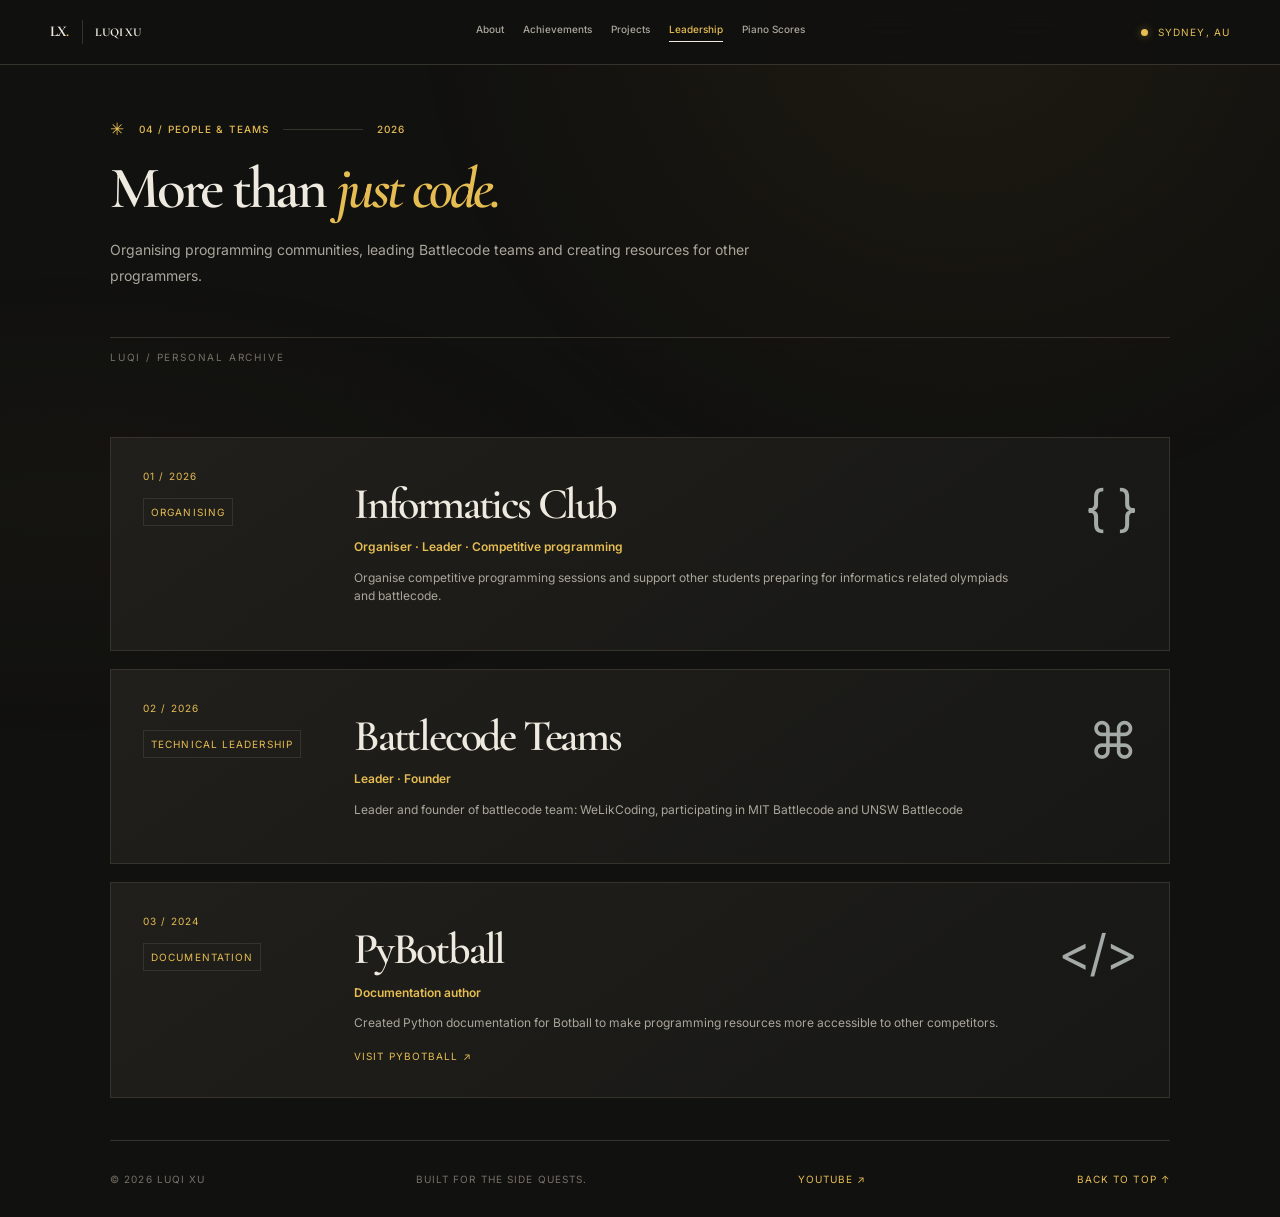
==== experience.html @ e3ed35d9 "finally updated this" ====
<!DOCTYPE html>
<html lang="en">
  <head>
    <meta charset="utf-8"/>
    <meta content="width=device-width,initial-scale=1" name="viewport"/>
    <meta content="#111110" name="theme-color"/>
    <meta content="Luqi Xu — competitive programming, software projects, leadership and piano arrangements." name="description"/>
    <title>Experience &amp; Leadership · Luqi Xu</title>
    <link href="styles/site.css" rel="stylesheet"/>
  </head>
  <body data-page="experience.html" id="top">
    <a class="skip-link" href="#main-content">Skip to content</a>
    <div aria-hidden="true" class="reading-progress"></div>
    <div class="noise"></div>
    <header class="nav">
      <a class="brand" href="index.html"><span class="brand-icon">LX<span>.</span></span><span>LUQI XU</span></a>
      <button aria-expanded="false" aria-label="Toggle navigation" class="menu">☰</button>
      <nav id="nav">
        <a class="" href="index.html">About</a>
        <a class="" href="glaze.html">Achievements</a>
        <a class="" href="projects.html">Projects</a>
        <a class="active" href="experience.html">Leadership</a>
        <a class="" href="publications.html">Piano Scores</a>
      </nav>
      <span aria-label="Based in Sydney, Australia" class="nav-status"><i></i> SYDNEY, AU</span>
    </header>
    <main id="main-content">
      <section class="page-hero container polish-reveal">
        <div class="eyebrow"><span class="cross">✳</span> 04 / PEOPLE &amp; TEAMS <span class="eyebrow-line"></span> 2026</div>
        <h1>More than <em>just code.</em></h1>
        <p class="lead">Organising programming communities, leading Battlecode teams and creating resources for other programmers.</p>
      </section>
      <section class="container section">
        <div class="experience-list">
          <article class="experience-card polish-reveal">
            <div class="exp-meta"><span>01 / 2026</span><span class="pill">ORGANISING</span></div>
            <div><h2>Informatics Club</h2><p class="exp-role">Organiser · Leader · Competitive programming</p><p>Organise competitive programming sessions and support other students preparing for informatics related olympiads and battlecode.</p></div>
            <span class="exp-glyph">{ }</span>
          </article>
          <article class="experience-card polish-reveal">
            <div class="exp-meta"><span>02 / 2026</span><span class="pill">TECHNICAL LEADERSHIP</span></div>
            <div><h2>Battlecode Teams</h2><p class="exp-role">Leader · Founder</p><p>Leader and founder of battlecode team: WeLikCoding, participating in MIT Battlecode and UNSW Battlecode</p></div>
            <span class="exp-glyph">⌘</span>
          </article>
          <article class="experience-card polish-reveal">
            <div class="exp-meta"><span>03 / 2024</span><span class="pill">DOCUMENTATION</span></div>
            <div><h2>PyBotball</h2><p class="exp-role">Documentation author</p><p>Created Python documentation for Botball to make programming resources more accessible to other competitors.</p><a class="text-link" href="https://pybotball.org" rel="noopener" target="_blank">VISIT PYBOTBALL ↗</a></div>
            <span class="exp-glyph">&lt;/&gt;</span>
          </article>
        </div>
      </section>
    </main>
    <footer class="footer container">
      <span>© 2026 LUQI XU</span>
      <span>BUILT FOR THE SIDE QUESTS.</span>
      <a href="https://www.youtube.com/@ILikCoding" rel="noopener noreferrer" target="_blank">YOUTUBE ↗</a>
      <a href="#top">BACK TO TOP ↑</a>
    </footer>
    <script src="assets/data.js"></script>
    <script src="assets/site.js"></script>
  </body>
</html>
---- styles/site.css ----
@import url('https://fonts.googleapis.com/css2?family=Cormorant+Garamond:ital,wght@0,500;0,600;1,500;1,600&family=Inter:wght@400;500;600;700&display=swap');
@import url('https://fonts.googleapis.com/css2?family=DM+Mono:wght@400;500&family=Space+Grotesk:wght@400;500;600;700&display=swap');
:root {
  --bg: #080c16;
  --panel: #101828;
  --line: #27354a;
  --text: #e9f1fb;
  --muted: #8e9db1;
  --blue: #7acbff;
  --lime: #c7fb75;
  --orange: #ffad74;
}
* {
  box-sizing: border-box;
}
html {
  scroll-behavior: smooth;
}
body {
  margin: 0;
  background: var(--bg);
  color: var(--text);
  font-family: 'Space Grotesk',sans-serif;
  line-height: 1.55;
}
body:before {
  content: '';
  position: fixed;
  inset: 0;
  pointer-events: none;
  background: linear-gradient(transparent 39px,#ffffff06 40px),linear-gradient(90deg,transparent 39px,#ffffff06 40px);
  background-size: 40px 40px;
  mask-image: linear-gradient(#0009,transparent 75%);
  z-index: -1;
}
.noise {
  position: fixed;
  inset: 0;
  pointer-events: none;
  background: radial-gradient(ellipse at 72% 8%,#244a6c4d,transparent 39%),radial-gradient(ellipse at 4% 58%,#153e5340,transparent 40%);
  z-index: -1;
}
a {
  color: inherit;
  text-decoration: none;
}
button, input {
  font: inherit;
}
.container {
  width: min(1180px,calc(100% - 64px));
  margin: auto;
}
.nav {
  height: 86px;
  display: flex;
  align-items: center;
  gap: 40px;
  padding: 0 max(32px,calc((100vw - 1180px)/2));
  border-bottom: 1px solid var(--line);
  background: #080c16d9;
  backdrop-filter: blur(18px);
  position: sticky;
  top: 0;
  z-index: 20;
}
.brand {
  display: flex;
  align-items: center;
  gap: 12px;
  font-weight: 700;
  letter-spacing: .12em;
  font-size: 13px;
  white-space: nowrap;
}
.brand-icon {
  border: 1px solid var(--blue);
  padding: 7px;
  color: var(--blue);
  font-size: 19px;
  letter-spacing: -.1em;
}
.brand-icon span {
  color: var(--lime);
}
.nav nav {
  display: flex;
  gap: 25px;
  margin: auto;
}
.nav nav a {
  font: 11px 'DM Mono',monospace;
  letter-spacing: .04em;
  color: var(--muted);
  transition: .2s;
}
.nav nav a:hover, .nav nav a.active {
  color: var(--lime);
}
.nav-status, .tiny, .eyebrow, .muted, .panel-top, .panel-bottom, .exp-meta, .placeholder, .results-bar, .footer, .text-link, .pill {
  font: 11px 'DM Mono',monospace;
  letter-spacing: .08em;
}
.nav-status {
  color: var(--muted);
  white-space: nowrap;
}
.nav-status i {
  display: inline-block;
  background: var(--lime);
  height: 7px;
  width: 7px;
  border-radius: 50%;
  margin-right: 6px;
  box-shadow: 0 0 12px var(--lime);
}
.menu {
  display: none;
  background: none;
  border: 1px solid var(--line);
  color: var(--text);
  padding: 6px 12px;
}
.page-hero {
  padding-top: 88px;
  padding-bottom: 60px;
}
.eyebrow {
  display: flex;
  align-items: center;
  gap: 14px;
  color: var(--lime);
  font-weight: 500;
}
.cross {
  font-size: 17px;
}
.eyebrow-line {
  height: 1px;
  width: 46px;
  background: var(--lime);
}
h1, h2, h3, p {
  margin-top: 0;
}
h1 {
  font-size: clamp(54px,8vw,110px);
  letter-spacing: -.08em;
  line-height: 1.01;
  max-width: 1040px;
  margin: 24px 0 27px;
  font-weight: 700;
}
h1 em, h2 em {
  font-style: normal;
  color: var(--blue);
}
.lead {
  font-size: clamp(16px,2vw,20px);
  color: var(--muted);
  max-width: 720px;
}
.section {
  padding: 72px 0;
}
.home-visual {
  display: grid;
  grid-template-columns: 1.5fr 1fr;
  gap: 20px;
}
.hero-panel, .side-card, .feature, .achievement, .project-card, .experience-card, .publication-card {
  background: linear-gradient(140deg,#152237,#0d1421);
  border: 1px solid var(--line);
  position: relative;
  overflow: hidden;
}
.hero-panel {
  min-height: 530px;
  display: flex;
  flex-direction: column;
  justify-content: space-between;
}
.panel-top, .panel-bottom {
  display: flex;
  justify-content: space-between;
  padding: 22px 25px;
  color: var(--muted);
  border-bottom: 1px solid var(--line);
}
.panel-top span:last-child {
  color: var(--lime);
}
.panel-bottom {
  border-top: 1px solid var(--line);
  border-bottom: 0;
}
.hero-orbit {
  position: relative;
  flex: 1;
  display: grid;
  place-items: center;
  overflow: hidden;
}
.orbit {
  position: absolute;
  border: 1px solid #45698777;
  border-radius: 50%;
  width: 280px;
  height: 280px;
}
.orbit-two {
  width: 430px;
  height: 430px;
  border-style: dashed;
  animation: rotate 70s linear infinite;
}
.orbit-one {
  box-shadow: 0 0 75px #3682af19;
}
.center-mark {
  font-size: 94px;
  font-weight: 700;
  letter-spacing: -.13em;
  color: var(--blue);
  text-shadow: 0 0 40px #70c7ff55;
}
.center-mark span {
  font-size: 30px;
  vertical-align: top;
  color: var(--lime);
}
.orbit-label {
  position: absolute;
  font: 10px 'DM Mono',monospace;
  letter-spacing: .09em;
  color: var(--muted);
  background: #0d1625;
  padding: 7px;
  border: 1px solid var(--line);
}
.orbit-label.a {
  top: 15%;
  left: 8%;
}
.orbit-label.b {
  right: 6%;
  top: 45%;
}
.orbit-label.c {
  bottom: 14%;
  left: 14%;
}
@keyframes rotate {
  to {
    transform: rotate(360deg);
  }
}
.hero-side {
  display: grid;
  grid-template-rows: 1fr 1fr;
  gap: 20px;
}
.side-card {
  padding: 32px;
}
.tiny {
  color: var(--lime);
}
.big-num {
  font-size: clamp(64px,7vw,104px);
  font-weight: 700;
  letter-spacing: -.09em;
  line-height: 1.1;
  margin: 18px 0;
  color: var(--blue);
}
.big-num span {
  font-size: 30px;
  color: var(--muted);
}
.side-card h3 {
  font-size: 20px;
  margin-bottom: 5px;
}
.side-card p {
  color: var(--muted);
}
.side-card a, .text-link {
  color: var(--lime);
  font-size: 11px;
}
.side-card.alt {
  background: linear-gradient(125deg,#20384a,#0d1725);
}
.side-card.alt h2 {
  font-size: 46px;
  line-height: 1.02;
  letter-spacing: -.07em;
  margin: 15px 0;
}
.side-card.alt h2 span {
  color: var(--lime);
}
.section-head {
  display: flex;
  justify-content: space-between;
  align-items: end;
  gap: 20px;
  margin-bottom: 30px;
}
.section-head h2, .bottom-cta h2 {
  font-size: clamp(35px,5vw,65px);
  letter-spacing: -.07em;
  line-height: 1.08;
  margin: 12px 0 0;
}
.feature-grid {
  display: grid;
  grid-template-columns: 1.25fr 1fr;
  gap: 18px;
}
.feature {
  min-height: 295px;
  padding: 25px;
  display: flex;
  flex-direction: column;
  transition: transform .2s,border-color .2s;
}
.feature:hover, .project-card:hover, .achievement:hover {
  transform: translateY(-4px);
  border-color: var(--blue);
}
.feature.large {
  grid-row: span 2;
}
.feature-art {
  flex: 1;
  display: grid;
  place-items: center;
  font-size: 96px;
  font-weight: 700;
  color: var(--blue);
  min-height: 145px;
}
.feature.large .feature-art {
  font-size: 220px;
  color: var(--lime);
}
.feature-art.code {
  font: 70px 'DM Mono',monospace;
  color: var(--orange);
}
.feature-art.robot {
  color: var(--lime);
}
.feature-bottom {
  border-top: 1px solid var(--line);
  padding-top: 18px;
  display: flex;
  justify-content: space-between;
  gap: 15px;
}
.feature-bottom h3 {
  font-size: 25px;
  letter-spacing: -.04em;
  margin: 0;
}
.feature-bottom p {
  color: var(--muted);
  font-size: 14px;
  margin: 4px 0 0;
}
.arrow {
  color: var(--lime);
  font-size: 24px;
}
.bottom-cta {
  border-top: 1px solid var(--line);
  padding-bottom: 110px;
}
.bottom-cta p {
  color: var(--muted);
  margin-top: 20px;
}
.cta-row {
  display: flex;
  gap: 12px;
  flex-wrap: wrap;
  margin-top: 30px;
}
.btn {
  padding: 15px 20px;
  background: var(--lime);
  color: #0b1220;
  font: 12px 'DM Mono',monospace;
  font-weight: 500;
}
.btn.secondary {
  background: transparent;
  border: 1px solid var(--line);
  color: var(--text);
}
.footer {
  padding: 32px 0;
  border-top: 1px solid var(--line);
  display: flex;
  justify-content: space-between;
  gap: 15px;
  color: var(--muted);
}
.footer a {
  color: var(--lime);
}
.toolbar {
  display: flex;
  align-items: center;
  justify-content: space-between;
  gap: 18px;
  flex-wrap: wrap;
}
.search-wrap {
  display: flex;
  align-items: center;
  gap: 12px;
  border: 1px solid var(--line);
  padding: 12px 16px;
  flex: 1;
  max-width: 440px;
  background: #0e1625;
}
.search-wrap span {
  font-size: 25px;
  color: var(--blue);
}
input {
  background: transparent;
  border: 0;
  outline: 0;
  color: var(--text);
  width: 100%;
  min-width: 0;
}
.filters {
  display: flex;
  gap: 7px;
  flex-wrap: wrap;
}
.filters button {
  background: #0d1725;
  color: var(--muted);
  border: 1px solid var(--line);
  padding: 10px 15px;
  font: 11px 'DM Mono',monospace;
  cursor: pointer;
}
.filters button.active, .filters button:hover {
  border-color: var(--lime);
  color: var(--lime);
}
.results-bar {
  display: flex;
  justify-content: space-between;
  color: var(--muted);
  margin: 26px 0 16px;
}
.achievement-grid {
  display: grid;
  grid-template-columns: repeat(3,1fr);
  gap: 14px;
}
.achievement {
  padding: 24px;
  min-height: 208px;
  display: flex;
  flex-direction: column;
  transition: .2s;
}
.achievement .year, .project-card .year {
  font: 11px 'DM Mono',monospace;
  color: var(--lime);
}
.achievement h3 {
  font-size: 22px;
  letter-spacing: -.04em;
  margin: 20px 0 6px;
}
.achievement .award {
  color: var(--blue);
  font-size: 14px;
  font-weight: 600;
}
.achievement .description {
  color: var(--muted);
  font-size: 13px;
  margin-top: 12px;
  flex: 1;
}
.achievement .linkout {
  color: var(--lime);
  font: 11px 'DM Mono',monospace;
  margin-top: 12px;
}
.project-grid {
  display: grid;
  grid-template-columns: repeat(2,1fr);
  gap: 18px;
}
.project-card {
  min-height: 310px;
  padding: 26px;
  display: flex;
  flex-direction: column;
  transition: .2s;
}
.project-card .art {
  font-size: 85px;
  flex: 1;
  display: grid;
  place-items: center;
  color: var(--blue);
  background: radial-gradient(circle,#2d60734a,transparent 65%);
  margin: 12px 0;
}
.project-card h3 {
  font-size: 30px;
  letter-spacing: -.05em;
  margin: 0;
}
.project-card p {
  color: var(--muted);
  font-size: 14px;
  margin: 8px 0 0;
}
.project-card .bottom {
  display: flex;
  justify-content: space-between;
  align-items: end;
  border-top: 1px solid var(--line);
  padding-top: 17px;
}
.project-card .source {
  color: var(--lime);
  font: 11px 'DM Mono',monospace;
}
.experience-list {
  display: grid;
  gap: 18px;
}
.experience-card {
  padding: 32px;
  display: grid;
  grid-template-columns: 185px 1fr 85px;
  gap: 26px;
  align-items: start;
}
.exp-meta {
  color: var(--lime);
  display: flex;
  flex-direction: column;
  gap: 16px;
}
.pill {
  display: inline-block;
  color: var(--blue);
  border: 1px solid var(--line);
  padding: 7px;
  align-self: start;
}
.experience-card h2 {
  font-size: 35px;
  letter-spacing: -.05em;
  margin: 0;
}
.exp-role {
  color: var(--blue)!important;
  font-weight: 600;
}
.experience-card p {
  color: var(--muted);
  max-width: 680px;
}
.exp-glyph {
  font-size: 50px;
  color: #4d7a91;
  text-align: right;
}
.publication-grid {
  display: grid;
  grid-template-columns: repeat(2,1fr);
  gap: 18px;
}
.publication-card {
  padding: 30px;
  min-height: 310px;
  display: flex;
  flex-direction: column;
}
.pub-icon, .music-lines {
  font-size: 75px;
  color: var(--blue);
  margin: 20px 0;
}
.music-lines {
  color: var(--lime);
  letter-spacing: .12em;
}
.music-lines span {
  color: var(--blue);
}
.publication-card h3 {
  font-size: 27px;
  letter-spacing: -.04em;
  margin: 0;
}
.publication-card p {
  color: var(--muted);
  font-size: 14px;
  margin: 10px 0 25px;
}
.placeholder {
  margin-top: auto;
  color: var(--orange);
}
.second-head {
  margin-top: 90px;
}
.legal-note {
  font-size: 12px;
  color: var(--muted);
  margin-top: 25px;
}
@media(max-width:950px) {
  .nav {
    gap: 16px;
    padding: 0 22px;
  }
  .nav nav {
    gap: 13px;
  }
  .nav-status {
    display: none;
  }
  .home-visual {
    grid-template-columns: 1fr;
  }
  .hero-side {
    grid-template-columns: 1fr 1fr;
    grid-template-rows: auto;
  }
  .achievement-grid {
    grid-template-columns: repeat(2,1fr);
  }
}
@media(max-width:650px) {
  .container {
    width: calc(100% - 36px);
  }
  .nav {
    height: 70px;
    justify-content: space-between;
  }
  .menu {
    display: block;
  }
  .nav nav {
    display: none;
    position: absolute;
    top: 70px;
    left: 0;
    right: 0;
    padding: 24px;
    background: #101828;
    border-bottom: 1px solid var(--line);
    flex-direction: column;
  }
  .nav nav.open {
    display: flex;
  }
  .nav nav a {
    font-size: 13px;
    padding: 8px;
  }
  .page-hero {
    padding-top: 62px;
    padding-bottom: 35px;
  }
  h1 {
    font-size: clamp(47px,13vw,76px);
  }
  .hero-panel {
    min-height: 390px;
  }
  .orbit-two {
    width: 300px;
    height: 300px;
  }
  .orbit-one {
    width: 210px;
    height: 210px;
  }
  .center-mark {
    font-size: 70px;
  }
  .hero-side, .feature-grid, .achievement-grid, .project-grid, .publication-grid {
    grid-template-columns: 1fr;
  }
  .feature.large {
    grid-row: auto;
  }
  .feature.large .feature-art {
    font-size: 135px;
  }
  .experience-card {
    grid-template-columns: 1fr;
    gap: 15px;
  }
  .exp-meta {
    flex-direction: row;
    align-items: center;
  }
  .exp-glyph {
    display: none;
  }
  .section {
    padding: 48px 0;
  }
  .section-head {
    align-items: start;
    flex-direction: column;
  }
  .footer {
    flex-wrap: wrap;
    font-size: 10px;
  }
  .side-card.alt h2 {
    font-size: 36px;
  }
}
@media(prefers-reduced-motion:reduce) {
  *, *:before, *:after {
    animation: none!important;
    scroll-behavior: auto!important;
    transition: none!important;
  }
}
/* EDITORIAL REWORK — intentionally retains the original site's light, serif identity. */
@import url('https://fonts.googleapis.com/css2?family=Cormorant+Garamond:ital,wght@0,500;0,600;0,700;1,500;1,600&family=Inter:wght@400;500;600;700&display=swap');
:root {
  --bg: #f8f7f4;
  --panel: #fff;
  --line: #dedbd4;
  --text: #262827;
  --muted: #72736f;
  --blue: #4b6982;
  --lime: #9b775e;
  --orange: #ad775b;
}
body {
  font-family: Inter,sans-serif;
  background: var(--bg);
  color: var(--text);
  line-height: 1.7;
}
body:before {
  background: none;
}
.noise {
  background: radial-gradient(ellipse at 80% 0%,#e6e9e7aa,transparent 38%);
  opacity: .7;
}
.nav {
  background: #f8f7f4ed;
  box-shadow: none;
  border-bottom: 1px solid var(--line);
  height: 78px;
}
.brand {
  font-family: 'Cormorant Garamond',serif;
  font-size: 23px;
  letter-spacing: -.025em;
  font-weight: 700;
}
.brand-icon {
  border: 0;
  border-right: 1px solid var(--line);
  padding: 0 15px 0 0;
  color: var(--text);
  font-size: 25px;
  letter-spacing: -.08em;
}
.brand-icon span {
  color: var(--blue);
}
.nav nav a {
  font: 500 12px Inter,sans-serif;
  letter-spacing: 0;
  color: var(--muted);
}
.nav nav a:hover, .nav nav a.active {
  color: var(--text);
  border-bottom: 1px solid var(--text);
  padding-bottom: 6px;
}
.nav-status i {
  background: var(--blue);
  box-shadow: none;
}
.page-hero {
  padding-top: 94px;
  padding-bottom: 44px;
}
.eyebrow, .tiny, .nav-status, .panel-top, .panel-bottom, .exp-meta, .placeholder, .results-bar, .footer, .text-link, .pill {
  font-family: Inter,sans-serif;
  letter-spacing: .11em;
  font-size: 10px;
  text-transform: uppercase;
  color: var(--blue);
}
.eyebrow-line {
  background: var(--line);
  width: 80px;
}
.cross {
  color: var(--blue);
}
h1, h2, h3 {
  font-family: 'Cormorant Garamond',Georgia,serif;
  letter-spacing: -.035em;
  font-weight: 600;
}
h1 {
  font-size: clamp(70px,9vw,134px);
  letter-spacing: -.055em;
  line-height: .95;
  max-width: 950px;
}
h1 em, h2 em {
  font-style: italic;
  color: var(--blue);
}
.lead {
  font-size: 17px;
  line-height: 1.85;
  color: #5b5d59;
  max-width: 680px;
}
.hero-panel, .side-card, .feature, .achievement, .project-card, .experience-card, .publication-card {
  background: #fff;
  border: 1px solid var(--line);
  box-shadow: 0 6px 24px #27272704;
  overflow: hidden;
}
.hero-panel {
  min-height: 470px;
  background: #f0eee9;
}
.panel-top, .panel-bottom {
  color: var(--muted);
}
.panel-top span:last-child {
  color: var(--blue);
}
.hero-orbit {
  background: radial-gradient(circle at 50% 48%,#fdfcf8 0,#f0eee9 62%);
}
.orbit {
  border: 1px solid #c7c8c1;
}
.orbit-two {
  border: 1px dashed #c7c8c1;
  animation: rotate 120s linear infinite;
}
.orbit-one {
  box-shadow: none;
}
.center-mark {
  font-family: 'Cormorant Garamond',serif;
  color: #394b5c;
  font-size: 125px;
  font-weight: 500;
  text-shadow: none;
}
.center-mark span {
  color: #9b775e;
}
.orbit-label {
  background: #f8f7f4;
  color: #656b68;
  border-color: var(--line);
}
.big-num {
  font-family: 'Cormorant Garamond',serif;
  font-size: 118px;
  color: var(--text);
  font-weight: 600;
  letter-spacing: -.06em;
}
.big-num span {
  font: 24px Inter,sans-serif;
  color: var(--muted);
}
.side-card {
  padding: 36px;
}
.side-card h3 {
  font-size: 29px;
}
.side-card p, .feature-bottom p, .project-card p, .experience-card p, .publication-card p {
  color: var(--muted);
}
.side-card a, .text-link {
  color: var(--blue);
}
.side-card.alt {
  background: #e9eae7;
}
.side-card.alt h2 {
  font-size: 62px;
  letter-spacing: -.045em;
}
.side-card.alt h2 span {
  color: var(--blue);
  font-style: italic;
}
.section-head h2, .bottom-cta h2 {
  font-size: clamp(48px,6vw,78px);
  letter-spacing: -.04em;
}
.feature {
  min-height: 290px;
}
.feature:hover, .project-card:hover, .achievement:hover {
  transform: translateY(-3px);
  border-color: #8c9c9e;
  box-shadow: 0 14px 35px #22222210;
}
.feature-art {
  color: #7d8f95;
}
.feature.large .feature-art {
  color: #a18b79;
}
.feature-art.code {
  color: #a18b79;
}
.feature-art.robot {
  color: #7d8f95;
}
.feature-bottom h3 {
  font-size: 34px;
}
.arrow, .footer a {
  color: var(--blue);
}
.btn {
  background: #3d5565;
  color: white;
  font: 500 12px Inter,sans-serif;
  letter-spacing: .02em;
  border-radius: 2px;
}
.btn.secondary {
  color: var(--text);
  background: transparent;
}
.bottom-cta {
  padding-top: 85px;
}
.search-wrap {
  background: #fff;
}
.search-wrap span {
  color: var(--blue);
}
input {
  color: var(--text);
}
.filters button {
  background: transparent;
  color: var(--muted);
  font-family: Inter,sans-serif;
}
.filters button.active, .filters button:hover {
  color: var(--text);
  border-color: var(--text);
  background: #fff;
}
.achievement .year, .project-card .year {
  font-family: Inter,sans-serif;
  color: var(--blue);
}
.achievement h3 {
  font-size: 30px;
  line-height: 1.1;
}
.achievement .award {
  color: #7b624f;
}
.achievement .linkout, .project-card .source {
  color: var(--blue);
}
.project-card h3 {
  font-size: 42px;
}
.project-card .art {
  color: #82949a;
  background: radial-gradient(circle,#e9ece9,transparent 65%);
}
.experience-card h2 {
  font-size: 44px;
}
.exp-role {
  color: #7b624f!important;
}
.exp-glyph {
  color: #a4aaa7;
}
.pill {
  color: var(--blue);
}
.publication-card h3 {
  font-size: 36px;
}
.pub-icon, .music-lines {
  color: #6c8690;
}
.music-lines span {
  color: #aa927c;
}
.placeholder {
  color: #a57e67;
}
.footer {
  color: var(--muted);
}
.menu {
  color: var(--text);
}
/* Small personal details, not a generic event-landing-page aesthetic. */
.page-hero:after {
  content: 'LUQI / PERSONAL ARCHIVE';
  display: block;
  margin-top: 48px;
  border-top: 1px solid var(--line);
  padding-top: 13px;
  color: #9a9a94;
  font: 10px Inter,sans-serif;
  letter-spacing: .18em;
}
.hero-panel:after {
  content: '✳';
  position: absolute;
  right: 25px;
  top: 56px;
  font: italic 36px 'Cormorant Garamond',serif;
  color: #a3a9a5;
}
.feature.large {
  background: #f0eee9;
}
.feature:nth-child(2) {
  background: #f5f4f0;
}
.feature:nth-child(3) {
  background: #e9ece9;
}
@media(max-width:650px) {
  .nav nav {
    background: #f8f7f4;
  }
  .center-mark {
    font-size: 90px;
  }
  .big-num {
    font-size: 88px;
  }
  .side-card.alt h2 {
    font-size: 47px;
  }
  .page-hero:after {
    margin-top: 32px;
  }
}
/* V3: original editorial direction, ChatGPT yellow accent, compact type */
:root {
  --bg: #faf9f5;
  --panel: #fffdf7;
  --line: #e5dfd1;
  --text: #292820;
  --muted: #68675e;
  --blue: #a77b06;
  --lime: #d4a72c;
  --orange: #ba8622;
  --accent: #e5b73b;
  --accent-soft: #fff2bd;
}
body {
  background: var(--bg);
  color: var(--text);
  font-family: 'Inter',system-ui,sans-serif;
  font-size: 13px;
  line-height: 1.55;
}
body:before {
  background: linear-gradient(transparent 43px,#a77b0610 44px),linear-gradient(90deg,transparent 43px,#a77b0610 44px);
  background-size: 44px 44px;
  mask-image: linear-gradient(#0005,transparent 78%);
}
.noise {
  background: radial-gradient(ellipse at 75% 0%,#f4d87b3d,transparent 42%),radial-gradient(ellipse at 5% 56%,#f8edc63b,transparent 38%);
}
.nav {
  height: 65px;
  background: #faf9f5e9;
  border-color: var(--line);
  gap: 25px;
}
.brand {
  font-size: 12px;
}
.brand-icon {
  font-size: 15px;
  border-color: var(--accent);
  color: var(--text);
}
.brand-icon span {
  color: var(--blue);
}
.nav nav {
  gap: 19px;
}
.nav nav a {
  font-size: 10px;
}
.nav nav a:hover, .nav nav a.active {
  color: #a77b06;
}
.nav-status i {
  background: var(--accent);
  box-shadow: 0 0 8px #e5b73b77;
}
.container {
  width: min(1060px,calc(100% - 48px));
}
.page-hero {
  padding-top: 54px;
  padding-bottom: 32px;
}
.eyebrow, .tiny {
  color: #9b740d;
}
h1 {
  font-size: clamp(35px,5vw,59px);
  line-height: 1.09;
  letter-spacing: -.055em;
  max-width: 820px;
  margin: 17px 0 17px;
  font-family: 'Cormorant Garamond',Georgia,serif;
  font-weight: 600;
}
h1 em, h2 em {
  color: #ae7d06;
  font-style: italic;
}
.lead {
  font-size: 14px;
  max-width: 660px;
}
.section {
  padding: 42px 0;
}
.section-head h2, .bottom-cta h2 {
  font-size: clamp(27px,3.7vw,42px);
  letter-spacing: -.045em;
  font-family: 'Cormorant Garamond',Georgia,serif;
}
.hero-panel, .side-card, .feature, .achievement, .project-card, .experience-card, .publication-card {
  background: linear-gradient(140deg,#fffefb,#faf6e9);
  border-color: var(--line);
  box-shadow: 0 3px 16px #5b441006;
}
.hero-panel {
  min-height: 370px;
}
.panel-top, .panel-bottom {
  padding: 14px 18px;
}
.orbit {
  border-color: #c8aa5b77;
  width: 190px;
  height: 190px;
}
.orbit-two {
  width: 310px;
  height: 310px;
}
.center-mark {
  font-size: 62px;
  color: #a77b06;
  text-shadow: none;
}
.center-mark span {
  color: #d4a72c;
}
.orbit-label {
  background: #fffdf5;
  color: #777064;
  font-size: 9px;
}
.side-card {
  padding: 22px;
}
.big-num {
  font-size: clamp(46px,5vw,68px);
  color: #b08210;
  margin: 10px 0;
}
.big-num span {
  font-size: 19px;
}
.side-card h3 {
  font-size: 16px;
}
.side-card p {
  font-size: 12px;
}
.side-card.alt {
  background: linear-gradient(125deg,#fff5d5,#fffdf5);
}
.side-card.alt h2 {
  font-size: 32px;
}
.side-card.alt h2 span, .arrow, .side-card a, .text-link {
  color: #a77b06;
}
.feature {
  min-height: 220px;
  padding: 18px;
}
.feature-art {
  min-height: 100px;
  font-size: 66px;
  color: #ae850e;
}
.feature.large .feature-art {
  font-size: 130px;
  color: #b9921b;
}
.feature-art.code {
  font-size: 45px;
  color: #a77b06;
}
.feature-art.robot {
  color: #c19721;
}
.feature-bottom h3 {
  font-size: 19px;
}
.feature-bottom p {
  font-size: 12px;
}
.feature:hover, .project-card:hover, .achievement:hover {
  border-color: #c59b31;
}
.footer {
  color: #777066;
}
.nav-status, .tiny, .eyebrow, .muted, .panel-top, .panel-bottom, .exp-meta, .placeholder, .results-bar, .footer, .text-link, .pill {
  font-size: 10px;
}
.achievement h3, .project-card h3, .experience-card h3, .publication-card h3 {
  font-size: 17px;
}
.achievement p, .project-card p, .experience-card p, .publication-card p {
  font-size: 12px;
}
.btn {
  font-size: 10px;
}
.achievement .award {
  color: #946e07;
}
.toolbar input {
  background: #fffdf8;
  color: var(--text);
  border-color: var(--line);
}
.filters button {
  color: var(--muted);
  border-color: var(--line);
}
.filters button.active {
  background: var(--accent-soft);
  color: #70510b;
  border-color: #d4a72c;
}
/* Front-loaded highlights and a small editorial achievement strip */
.spotlight {
  padding: 20px 0 12px;
}
.spotlight-head {
  display: flex;
  justify-content: space-between;
  align-items: baseline;
  gap: 12px;
  margin-bottom: 14px;
}
.spotlight-head h2 {
  font: 600 clamp(25px,3vw,35px) 'Cormorant Garamond',Georgia,serif;
  letter-spacing: -.04em;
  margin: 0;
}
.spotlight-grid {
  display: grid;
  grid-template-columns: repeat(3,minmax(0,1fr));
  gap: 12px;
}
.spotlight-card {
  border: 1px solid var(--line);
  background: #fffdf8;
  padding: 19px;
  display: flex;
  flex-direction: column;
  min-height: 156px;
  transition: transform .2s,border-color .2s;
}
.spotlight-card:hover {
  transform: translateY(-3px);
  border-color: #c79b28;
}
.spotlight-card .label {
  font: 10px 'DM Mono',monospace;
  letter-spacing: .07em;
  color: #957015;
}
.spotlight-card strong {
  font: 600 21px 'Cormorant Garamond',Georgia,serif;
  line-height: 1.15;
  margin: 12px 0 5px;
}
.spotlight-card p {
  font-size: 12px;
  color: var(--muted);
  margin: 0;
}
.spotlight-card .spot-foot {
  margin-top: auto;
  padding-top: 12px;
  font: 10px 'DM Mono',monospace;
  color: #9d7615;
}
.featured-achievements {
  margin-bottom: 25px;
}
.featured-achievements h2 {
  font: 600 30px 'Cormorant Garamond',Georgia,serif;
  margin: 0 0 12px;
}
.achievement-grid {
  align-items: stretch;
}
.achievement .year, .project-card .year {
  color: #9b740d;
}
@media(max-width:750px) {
  .spotlight-grid {
    grid-template-columns: 1fr;
  }
  .spotlight-card {
    min-height: 125px;
  }
  .page-hero {
    padding-top: 34px;
  }
  .container {
    width: calc(100% - 32px);
  }
  .hero-panel {
    min-height: 280px;
  }
  .nav {
    height: 60px;
  }
  .section {
    padding: 32px 0;
  }
}
@media(prefers-reduced-motion:reduce) {
  *, *:before, *:after {
    animation-duration: .01ms!important;
    transition-duration: .01ms!important;
    scroll-behavior: auto!important;
  }
}
/* V4 — midnight editorial, ChatGPT yellow, restored five-across timeline */
:root {
  --bg: #111110;
  --panel: #191917;
  --line: #35332b;
  --text: #eeeae0;
  --muted: #aaa69b;
  --blue: #e6bd52;
  --lime: #f0c75e;
  --orange: #dbab40;
  --accent: #e6bd52;
  --accent-soft: #38301d;
}
body {
  background: var(--bg);
  color: var(--text);
  font-size: 13px;
}
body:before {
  background: linear-gradient(transparent 43px,#f0c75e07 44px),linear-gradient(90deg,transparent 43px,#f0c75e07 44px);
  background-size: 44px 44px;
}
.noise {
  background: radial-gradient(ellipse at 75% 0%,#c79c2419,transparent 42%),radial-gradient(ellipse at 5% 56%,#e2b74209,transparent 38%);
}
.nav {
  background: #111110eb;
  border-color: var(--line);
}
.nav nav a {
  color: var(--muted);
}
.nav nav a:hover, .nav nav a.active, .brand-icon span, .eyebrow, .tiny, .cross {
  color: var(--accent);
}
.brand-icon {
  color: var(--text);
  border-color: var(--line);
}
.nav-status i {
  background: var(--accent);
}
h1 em, h2 em {
  color: var(--accent);
}
.lead, .side-card p, .feature-bottom p, .project-card p, .experience-card p, .publication-card p {
  color: var(--muted);
}
.page-hero:after {
  color: #777166;
}
.eyebrow-line {
  background: var(--line);
}
.hero-panel, .side-card, .feature, .achievement, .project-card, .experience-card, .publication-card {
  background: linear-gradient(145deg,#201f1b,#171715);
  border-color: var(--line);
  box-shadow: none;
}
.hero-panel {
  background: #1c1b18;
}
.hero-orbit {
  background: radial-gradient(circle,#2e281a 0,#1c1b18 65%);
}
.orbit {
  border-color: #8a733d55;
}
.center-mark {
  color: var(--accent);
}
.center-mark span, .panel-top span:last-child {
  color: #f2d27b;
}
.orbit-label {
  background: #222019;
  color: var(--muted);
  border-color: var(--line);
}
.big-num {
  color: var(--accent);
}
.side-card.alt, .feature.large, .feature:nth-child(2), .feature:nth-child(3) {
  background: #211f19;
}
.side-card.alt h2 span, .arrow, .side-card a, .text-link, .footer a {
  color: var(--accent);
}
.feature-art, .feature.large .feature-art, .feature-art.robot, .feature-art.code, .pub-icon, .music-lines {
  color: var(--accent);
}
.feature:hover, .project-card:hover {
  border-color: var(--accent);
}
.btn {
  background: var(--accent);
  color: #17150f;
}
.btn.secondary {
  background: transparent;
  color: var(--text);
}
.search-wrap, .toolbar input {
  background: #1c1b18;
  color: var(--text);
  border-color: var(--line);
}
input {
  color: var(--text);
}
.filters button {
  background: #1c1b18;
  color: var(--muted);
  border-color: var(--line);
}
.filters button.active, .filters button:hover {
  background: #37301d;
  color: #f3d784;
  border-color: var(--accent);
}
.project-card .year, .achievement .year, .exp-meta, .exp-role, .pill, .placeholder, .project-card .source {
  color: var(--accent)!important;
}
.spotlight-card {
  background: #1b1a17;
  border-color: var(--line);
}
.spotlight-card .label, .spotlight-card .spot-foot, .spotlight-card strong {
  color: var(--accent);
}
.spotlight-card:hover {
  border-color: var(--accent);
}
.footer {
  border-color: var(--line);
}
.menu {
  color: var(--text);
}
/* Original timeline DNA: five cards per row, year labels, shared rule, connectors and dots. */
.achievement-timeline {
  display: flex;
  flex-direction: column;
  gap: 35px;
  padding: 12px 0 65px;
}
.timeline-row {
  --count: 5;
  position: relative;
  padding: 0 0 29px;
}
.timeline-row-head {
  display: flex;
  align-items: center;
  gap: 12px;
  margin: 0 0 16px;
  color: var(--accent);
  font: 500 10px Inter,sans-serif;
  letter-spacing: .12em;
}
.timeline-row-head:after {
  content: '';
  height: 1px;
  background: var(--line);
  flex: 1;
}
.timeline-cards {
  display: grid;
  grid-template-columns: repeat(var(--count),minmax(0,1fr));
  gap: 12px;
}
.timeline-entry {
  min-width: 0;
  position: relative;
  padding-bottom: 25px;
  opacity: 0;
  transform: translateY(22px);
  transition: opacity .65s ease,transform .7s cubic-bezier(.2,.8,.2,1);
  transition-delay: var(--delay,0ms);
}
.timeline-entry.is-visible {
  opacity: 1;
  transform: translateY(0);
}
.timeline-entry:after {
  content: '';
  position: absolute;
  bottom: -5px;
  left: 50%;
  width: 1px;
  height: 28px;
  background: var(--accent);
  transform: scaleY(0);
  transform-origin: bottom;
  opacity: .7;
  transition: transform .45s ease .3s;
}
.timeline-entry.is-visible:after {
  transform: scaleY(1);
}
.timeline-year {
  display: block;
  font: 500 10px Inter,sans-serif;
  color: var(--accent);
  letter-spacing: .08em;
  margin-bottom: 9px;
}
.timeline-card {
  display: flex;
  flex-direction: column;
  min-height: 172px;
  height: 100%;
  padding: 15px 14px 12px;
  border: 1px solid var(--line);
  border-radius: 3px;
  background: linear-gradient(145deg,#211f19,#181817);
  position: relative;
  overflow: hidden;
  transition: border-color .28s,transform .32s,box-shadow .32s;
}
.timeline-card:before {
  content: '';
  position: absolute;
  top: 0;
  left: 0;
  right: 100%;
  height: 2px;
  background: var(--accent);
  transition: right .35s;
}
.timeline-card:hover, .timeline-card:focus-visible {
  border-color: #b99646;
  transform: translateY(-6px);
  box-shadow: 0 12px 35px #0005;
}
.timeline-card:hover:before, .timeline-card:focus-visible:before {
  right: 0;
}
.timeline-card h3 {
  font: 600 17px/1.15 'Cormorant Garamond',Georgia,serif;
  margin: 0 0 10px;
  color: var(--text);
}
.timeline-card .award {
  font: 600 11px/1.5 Inter,sans-serif;
  color: var(--accent);
}
.timeline-card .description {
  font: 11px/1.55 Inter,sans-serif;
  color: var(--muted);
  margin: 9px 0 0;
  flex: 1;
}
.timeline-card .linkout {
  font: 9px Inter,sans-serif;
  letter-spacing: .07em;
  color: #c5ae79;
  margin-top: 13px;
}
.timeline-rule {
  position: absolute;
  bottom: 0;
  left: 0;
  right: 0;
  height: 2px;
  background: var(--line);
  transform: scaleX(0);
  transform-origin: left;
  transition: transform 1.1s cubic-bezier(.22,1,.36,1);
}
.timeline-row.is-visible .timeline-rule {
  transform: scaleX(1);
}
.timeline-node {
  position: absolute;
  bottom: -5px;
  left: 50%;
  width: 12px;
  height: 12px;
  border-radius: 50%;
  background: #1a1915;
  border: 2px solid var(--accent);
  transform: translateX(-50%) scale(0);
  box-shadow: 0 0 0 0 #e6bd5240;
  transition: transform .45s cubic-bezier(.2,1.6,.2,1) .4s;
}
.timeline-entry.is-visible .timeline-node {
  transform: translateX(-50%) scale(1);
}
.timeline-card:hover~.timeline-node {
  box-shadow: 0 0 0 7px #e6bd521a;
}
.timeline-empty {
  color: var(--muted);
  font-size: 13px;
}
.results-bar {
  color: var(--muted);
}
@media(max-width:900px) {
  .timeline-cards {
    grid-template-columns: repeat(var(--count),minmax(145px,1fr));
    overflow-x: auto;
    padding-bottom: 12px;
    scroll-snap-type: x proximity;
  }
  .timeline-entry {
    scroll-snap-align: start;
  }
  .timeline-row {
    overflow: hidden;
  }
  .timeline-rule {
    bottom: 0;
  }
}
@media(max-width:650px) {
  .nav nav {
    background: #191816;
    border-color: var(--line);
  }
  .timeline-cards {
    grid-template-columns: repeat(var(--count),minmax(180px,68vw));
  }
  .timeline-card {
    min-height: 160px;
  }
  .timeline-entry:after {
    height: 19px;
  }
  .timeline-row {
    padding-bottom: 25px;
  }
  .timeline-row-head {
    margin-bottom: 10px;
  }
}
@media(prefers-reduced-motion:reduce) {
  .timeline-entry {
    opacity: 1;
    transform: none;
  }
  .timeline-entry:after {
    transform: scaleY(1);
  }
  .timeline-rule {
    transform: none;
  }
  .timeline-node {
    transform: translateX(-50%) scale(1);
  }
}
/* V5: dark-mode piano score shelf, with editorial timeline-style reveal */
.score-shelf {
  display: grid;
  grid-template-columns: repeat(3,minmax(0,1fr));
  gap: 24px;
  margin: 30px 0 36px;
}
.sheet-entry {
  min-width: 0;
  border-top: 1px solid rgba(231,192,87,.55);
  padding-top: 12px;
  transition: transform .35s ease,border-color .35s ease;
}
.sheet-entry:hover {
  transform: translateY(-5px);
  border-color: var(--accent,#e8bf55);
}
.sheet-meta {
  display: flex;
  justify-content: space-between;
  gap: 8px;
  font-size: 10px;
  letter-spacing: .13em;
  color: #c6a44f;
  margin-bottom: 13px;
}
.sheet-preview {
  display: block;
  aspect-ratio: 3/4;
  overflow: hidden;
  background: #eeeae1;
  border: 1px solid #5b5444;
  box-shadow: 0 12px 30px #0004;
  transition: box-shadow .3s ease;
}
.sheet-preview:hover {
  box-shadow: 0 15px 40px #0009;
}
.sheet-preview img {
  display: block;
  width: 100%;
  height: 100%;
  object-fit: cover;
  object-position: top;
  transition: transform .6s cubic-bezier(.2,.8,.2,1);
}
.sheet-preview:hover img {
  transform: scale(1.035);
}
.sheet-copy {
  padding: 17px 0 6px;
}
.sheet-copy h3 {
  font-size: clamp(19px,2vw,25px);
  line-height: 1.2;
  margin: 0 0 9px;
}
.sheet-copy p {
  font-size: 13px;
  line-height: 1.6;
  color: #b8b3a9;
  margin: 0 0 13px;
}
.sheet-copy .text-link {
  font-size: 11px;
  letter-spacing: .09em;
}
@media(max-width:850px) {
  .score-shelf {
    grid-template-columns: repeat(2,minmax(0,1fr));
  }
}
@media(max-width:520px) {
  .score-shelf {
    grid-template-columns: 1fr;
  }
  .sheet-preview {
    aspect-ratio: 4/3;
  }
  .sheet-preview img {
    object-fit: contain;
    background: #eeeae1;
  }
}
@media(prefers-reduced-motion:reduce) {
  .sheet-entry, .sheet-preview img {
    transition: none;
  }
}
/* Final polish: progressive enhancement, focus clarity, restrained motion */
:root {
  scroll-behavior: smooth;
}
html {
  scroll-padding-top: 85px;
}
body {
  overflow-x: hidden;
}
::selection {
  background: #e7bf59;
  color: #171510;
}
.skip-link {
  position: fixed;
  z-index: 200;
  top: 8px;
  left: 12px;
  padding: 10px 16px;
  background: #f1c75e;
  color: #151410;
  transform: translateY(-160%);
  border-radius: 4px;
}
.skip-link:focus {
  transform: none;
}
.reading-progress {
  position: fixed;
  z-index: 101;
  top: 0;
  left: 0;
  height: 2px;
  width: 100%;
  transform: scaleX(0);
  transform-origin: left;
  background: linear-gradient(90deg,#a47b29,#f4d98b);
  pointer-events: none;
  will-change: transform;
}
:focus-visible {
  outline: 2px solid #f1cf76;
  outline-offset: 4px;
}
a, button {
  -webkit-tap-highlight-color: transparent;
}
a:not(.btn):not(.timeline-card):not(.project-card):not(.spotlight-card):not(.sheet-preview) {
  text-underline-offset: 4px;
}
.polish-reveal {
  opacity: 1;
  transform: none;
}
.js-motion .polish-reveal:not(.is-visible) {
  opacity: 0;
  transform: translateY(19px);
}
.js-motion .polish-reveal {
  transition: opacity .65s cubic-bezier(.2,.7,.2,1),transform .65s cubic-bezier(.2,.7,.2,1);
  transition-delay: var(--reveal-delay,0ms);
}
.js-motion .polish-reveal.is-visible {
  opacity: 1;
  transform: translateY(0);
}
.nav {
  transition: background .3s,border-color .3s,box-shadow .3s;
}
.nav.scrolled {
  background: rgba(18,17,16,.94);
  box-shadow: 0 8px 30px #0004;
  backdrop-filter: blur(18px);
}
.sheet-entry {
  position: relative;
}
.sheet-preview {
  border-radius: 2px;
  position: relative;
}
.sheet-preview:after {
  content: 'OPEN PDF ↗';
  position: absolute;
  inset: auto 10px 10px auto;
  background: #171613e8;
  border: 1px solid #d2b35b;
  padding: 9px 12px;
  color: #f4d985;
  font: 600 10px Inter,sans-serif;
  letter-spacing: .08em;
  opacity: 0;
  transform: translateY(7px);
  transition: opacity .25s,transform .25s;
}
.sheet-preview:hover:after, .sheet-preview:focus-visible:after {
  opacity: 1;
  transform: translateY(0);
}
.sheet-copy h3 {
  overflow-wrap: anywhere;
}
.sheet-copy .text-link {
  display: inline-block;
  padding: 5px 0;
}
.sheet-copy .text-link:hover {
  color: #f4d985;
}
.experience-card, .project-card, .spotlight-card {
  transition: transform .3s cubic-bezier(.2,.7,.2,1),border-color .3s,background .3s,box-shadow .3s;
}
.experience-card:hover {
  transform: translateX(5px);
}
.spotlight-card:hover, .project-card:hover {
  box-shadow: 0 18px 40px #0005;
}
.btn {
  transition: transform .22s,box-shadow .22s,background .22s;
}
.btn:hover {
  transform: translateY(-2px);
  box-shadow: 0 8px 25px #0004;
}
#year-filters button:focus-visible, .menu:focus-visible {
  outline-offset: 3px;
}
.timeline-card {
  outline-offset: 3px;
}
.timeline-entry {
  min-width: 0;
}
@media(max-width:650px) {
  .sheet-preview:after {
    opacity: 1;
    transform: none;
    font-size: 9px;
  }
  .experience-card:hover {
    transform: none;
  }
  .polish-reveal {
    transition-delay: 0ms!important;
  }
}
@media(prefers-reduced-motion:reduce) {
  html {
    scroll-behavior: auto!important;
  }
  *, *:before, *:after {
    animation-duration: .01ms!important;
    animation-iteration-count: 1!important;
    transition-duration: .01ms!important;
  }
  .js-motion .polish-reveal:not(.is-visible) {
    opacity: 1;
    transform: none;
  }
}
/* Timeline geometry fix: the stems and markers must terminate ON the rule,
   not dangle halfway between the achievement cards and the rule. */
.timeline-row {
  padding-bottom: 0;
}
.timeline-cards {
  align-items: stretch;
  overflow: visible;
}
.timeline-entry {
  display: flex;
  flex-direction: column;
  padding-bottom: 32px;
  min-width: 0;
}
.timeline-year {
  flex: none;
}
.timeline-card {
  height: auto;
  flex: 1;
  min-width: 0;
}
.timeline-entry::after {
  bottom: 0;
  height: 32px;
  transform-origin: bottom;
}
.timeline-node {
  bottom: -5px;
  z-index: 2;
}
.timeline-rule {
  bottom: 0;
  z-index: 1;
}
@media(max-width:900px) {
  .timeline-cards {
    overflow-x: auto;
    overflow-y: hidden;
    scroll-padding-inline: 4px;
    padding-inline: 2px;
    padding-bottom: 8px;
    align-items: stretch;
  }
  .timeline-entry {
    padding-bottom: 32px;
  }
  .timeline-row {
    overflow: visible;
  }
  .timeline-rule {
    bottom: 8px;
  }
  .timeline-node {
    bottom: -5px;
  }
  .timeline-entry::after {
    bottom: 0;
    height: 32px;
  }
}
@media(max-width:650px) {
  .timeline-entry {
    padding-bottom: 28px;
  }
  .timeline-entry::after {
    height: 28px;
  }
}
/* Music links: restrained buttons consistent with the dark editorial theme. */
.channel-banner {
  display: flex;
  justify-content: space-between;
  align-items: center;
  gap: 30px;
  padding: 26px 30px;
  margin-top: 14px;
  margin-bottom: 4px;
  background: linear-gradient(115deg,rgba(224,180,76,.13),rgba(224,180,76,.025) 72%);
  border: 1px solid rgba(224,180,76,.3);
  border-radius: 3px;
}
.channel-banner .eyebrow {
  display: block;
  margin-bottom: 8px;
  color: #eac46c;
}
.channel-banner h2 {
  font-family: 'Cormorant Garamond',serif;
  font-size: clamp(26px,3.2vw,39px);
  font-weight: 600;
  line-height: 1.04;
  margin: 0 0 7px;
}
.channel-banner h2 em {
  color: #e7c46d;
}
.channel-banner p {
  font-size: 13px;
  color: #bdb7ac;
  max-width: 560px;
  margin: 0;
}
.channel-banner .btn {
  white-space: nowrap;
  flex: none;
}
.score-links {
  display: flex;
  align-items: center;
  gap: 9px 19px;
  flex-wrap: wrap;
  margin-top: 2px;
}
.music-video-link {
  font: 600 11px Inter,sans-serif;
  color: #f0ce7b;
  letter-spacing: .035em;
  display: inline-block;
  padding: 5px 0;
  border-bottom: 1px solid transparent;
  transition: color .2s,border-color .2s;
}
.music-video-link:hover {
  color: #ffe7a3;
  border-color: #ffe7a3;
}
.music-video-link.search-link {
  color: #c3b79d;
  font-weight: 500;
}
.music-video-link.search-link:hover {
  color: #f0ce7b;
  border-color: #f0ce7b;
}
@media(max-width:680px) {
  .channel-banner {
    flex-direction: column;
    align-items: flex-start;
    padding: 22px;
  }
  .channel-banner .btn {
    max-width: 100%;
    white-space: normal;
    text-align: center;
  }
}
@media(prefers-reduced-motion:reduce) {
  .music-video-link {
    transition: none;
  }
}

/* Keep the extra YouTube footer link tidy, including on narrow screens. */
.footer {
  flex-wrap: wrap;
  align-items: center;
  row-gap: 10px;
}
@media (max-width: 520px) {
  .footer {
    justify-content: center;
    text-align: center;
    gap: 10px 18px;
  }
}
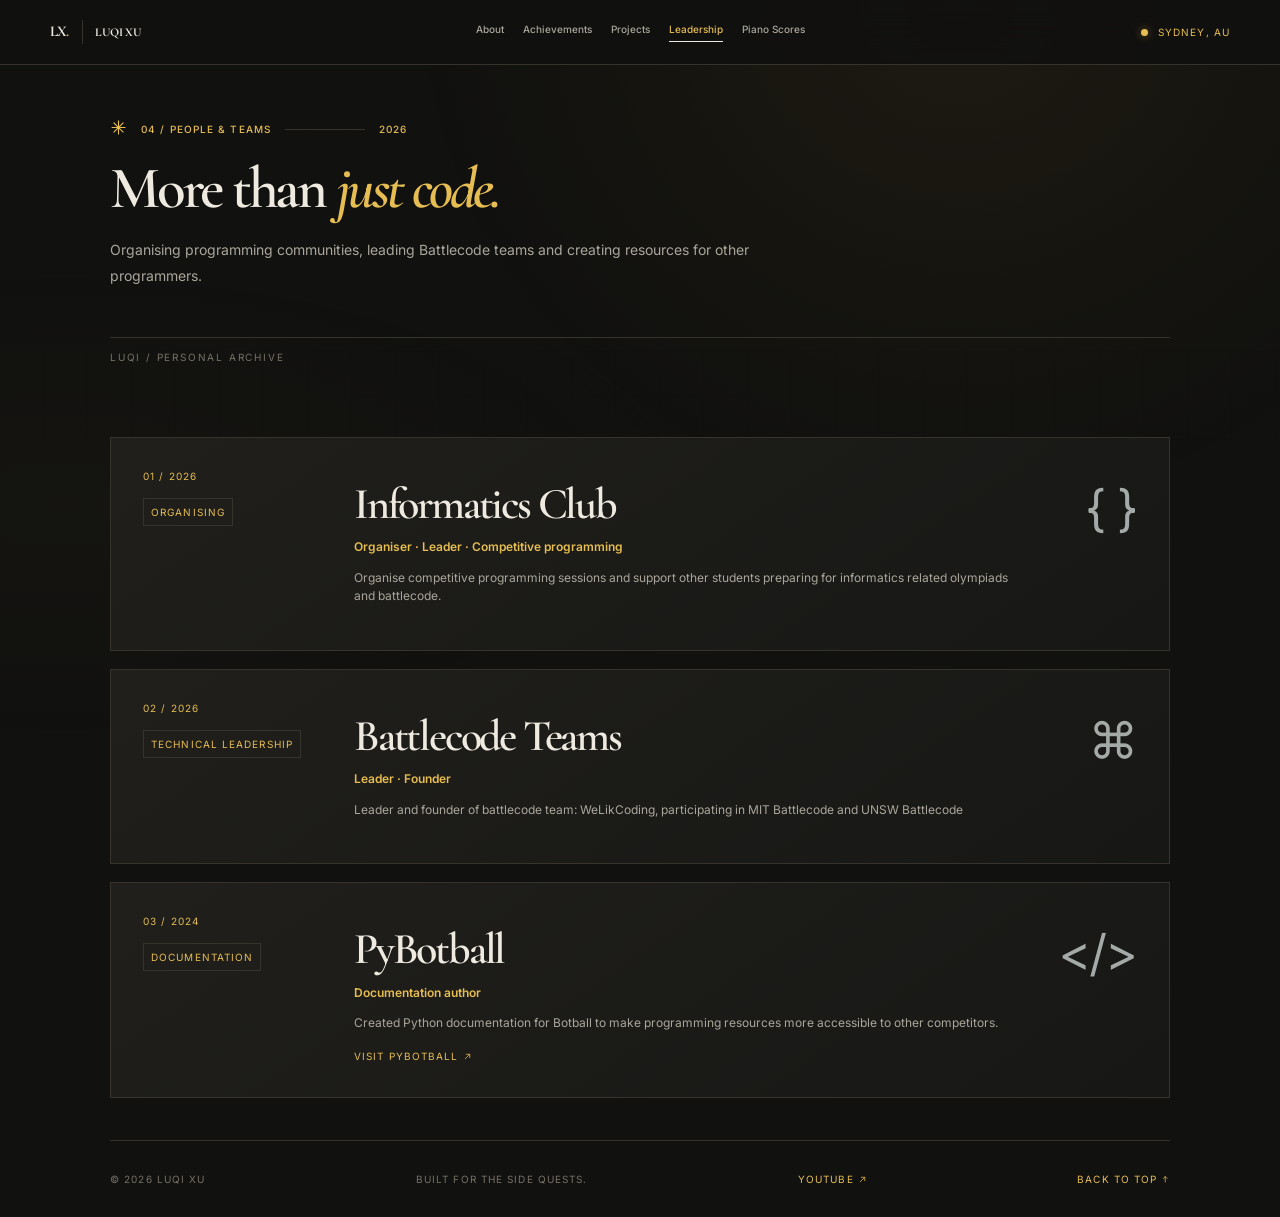
==== commit 08a23dd3: "fixed apple icons bug" ====
--- a/experience.html
+++ b/experience.html
@@ -14,7 +14,7 @@
     <div class="noise"></div>
     <header class="nav">
       <a class="brand" href="index.html"><span class="brand-icon">LX<span>.</span></span><span>LUQI XU</span></a>
-      <button aria-expanded="false" aria-label="Toggle navigation" class="menu">☰</button>
+      <button aria-expanded="false" aria-label="Toggle navigation" class="menu"><svg aria-hidden="true" width="1em" height="1em" viewBox="0 0 16 16" fill="none" xmlns="http://www.w3.org/2000/svg"><path d="M2 4H14M2 8H14M2 12H14" stroke="currentColor" stroke-width="1.4"/></svg></button>
       <nav id="nav">
         <a class="" href="index.html">About</a>
         <a class="" href="glaze.html">Achievements</a>
@@ -26,7 +26,7 @@
     </header>
     <main id="main-content">
       <section class="page-hero container polish-reveal">
-        <div class="eyebrow"><span class="cross">✳</span> 04 / PEOPLE &amp; TEAMS <span class="eyebrow-line"></span> 2026</div>
+        <div class="eyebrow"><span class="cross"><svg aria-hidden="true" width="1em" height="1em" viewBox="0 0 16 16" fill="none" xmlns="http://www.w3.org/2000/svg" style="display:inline-block;vertical-align:-0.08em"><path d="M8 1.5V14.5M1.5 8H14.5M3.4 3.4L12.6 12.6M12.6 3.4L3.4 12.6" stroke="currentColor" stroke-width="1.05"/></svg></span> 04 / PEOPLE &amp; TEAMS <span class="eyebrow-line"></span> 2026</div>
         <h1>More than <em>just code.</em></h1>
         <p class="lead">Organising programming communities, leading Battlecode teams and creating resources for other programmers.</p>
       </section>
@@ -44,7 +44,7 @@
           </article>
           <article class="experience-card polish-reveal">
             <div class="exp-meta"><span>03 / 2024</span><span class="pill">DOCUMENTATION</span></div>
-            <div><h2>PyBotball</h2><p class="exp-role">Documentation author</p><p>Created Python documentation for Botball to make programming resources more accessible to other competitors.</p><a class="text-link" href="https://pybotball.org" rel="noopener" target="_blank">VISIT PYBOTBALL ↗</a></div>
+            <div><h2>PyBotball</h2><p class="exp-role">Documentation author</p><p>Created Python documentation for Botball to make programming resources more accessible to other competitors.</p><a class="text-link" href="https://pybotball.org" rel="noopener" target="_blank">VISIT PYBOTBALL <svg aria-hidden="true" width="0.9em" height="0.9em" viewBox="0 0 16 16" fill="none" xmlns="http://www.w3.org/2000/svg" style="display:inline-block;vertical-align:-0.08em"><path d="M4 12L12 4M6 4H12V10" stroke="currentColor" stroke-width="1.35" stroke-linecap="square" stroke-linejoin="miter"/></svg></a></div>
             <span class="exp-glyph">&lt;/&gt;</span>
           </article>
         </div>
@@ -53,8 +53,8 @@
     <footer class="footer container">
       <span>© 2026 LUQI XU</span>
       <span>BUILT FOR THE SIDE QUESTS.</span>
-      <a href="https://www.youtube.com/@ILikCoding" rel="noopener noreferrer" target="_blank">YOUTUBE ↗</a>
-      <a href="#top">BACK TO TOP ↑</a>
+      <a href="https://www.youtube.com/@ILikCoding" rel="noopener noreferrer" target="_blank">YOUTUBE <svg aria-hidden="true" width="0.9em" height="0.9em" viewBox="0 0 16 16" fill="none" xmlns="http://www.w3.org/2000/svg" style="display:inline-block;vertical-align:-0.08em"><path d="M4 12L12 4M6 4H12V10" stroke="currentColor" stroke-width="1.35" stroke-linecap="square" stroke-linejoin="miter"/></svg></a>
+      <a href="#top">BACK TO TOP <svg aria-hidden="true" width="0.85em" height="0.85em" viewBox="0 0 16 16" fill="none" xmlns="http://www.w3.org/2000/svg" style="display:inline-block;vertical-align:-0.06em"><path d="M8 13V3M4.5 6.5L8 3L11.5 6.5" stroke="currentColor" stroke-width="1.35" stroke-linecap="square" stroke-linejoin="miter"/></svg></a>
     </footer>
     <script src="assets/data.js"></script>
     <script src="assets/site.js"></script>
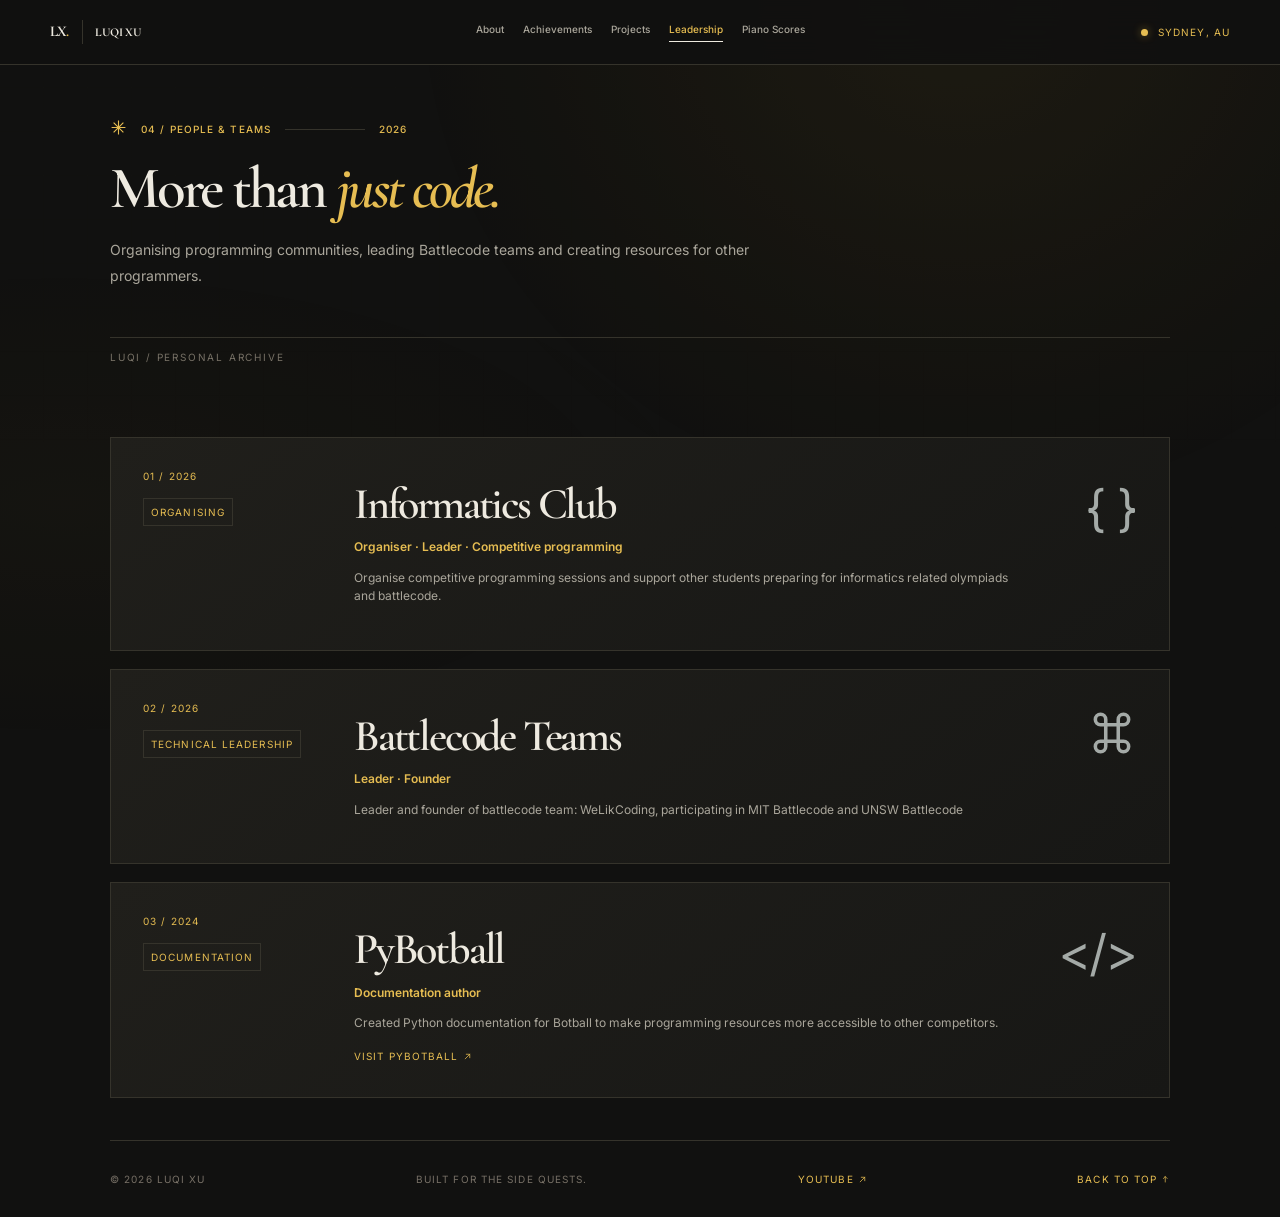
==== commit b8b0eb14: "More apple fixes" ====
--- a/experience.html
+++ b/experience.html
@@ -40,7 +40,7 @@
           <article class="experience-card polish-reveal">
             <div class="exp-meta"><span>02 / 2026</span><span class="pill">TECHNICAL LEADERSHIP</span></div>
             <div><h2>Battlecode Teams</h2><p class="exp-role">Leader · Founder</p><p>Leader and founder of battlecode team: WeLikCoding, participating in MIT Battlecode and UNSW Battlecode</p></div>
-            <span class="exp-glyph">⌘</span>
+            <span class="exp-glyph"><svg class="ui-glyph" aria-hidden="true" viewBox="0 0 24 24" width="1em" height="1em" fill="none" stroke="currentColor" stroke-width="1.7"><path d="M9 8V5.5A2.5 2.5 0 1 0 6.5 8H9Zm0 0h6m0 0h2.5A2.5 2.5 0 1 0 15 5.5V8Zm0 0v8m0 0v2.5a2.5 2.5 0 1 0 2.5-2.5H15Zm0 0H9m0 0H6.5A2.5 2.5 0 1 0 9 18.5V16Zm0 0V8"/></svg></span>
           </article>
           <article class="experience-card polish-reveal">
             <div class="exp-meta"><span>03 / 2024</span><span class="pill">DOCUMENTATION</span></div>
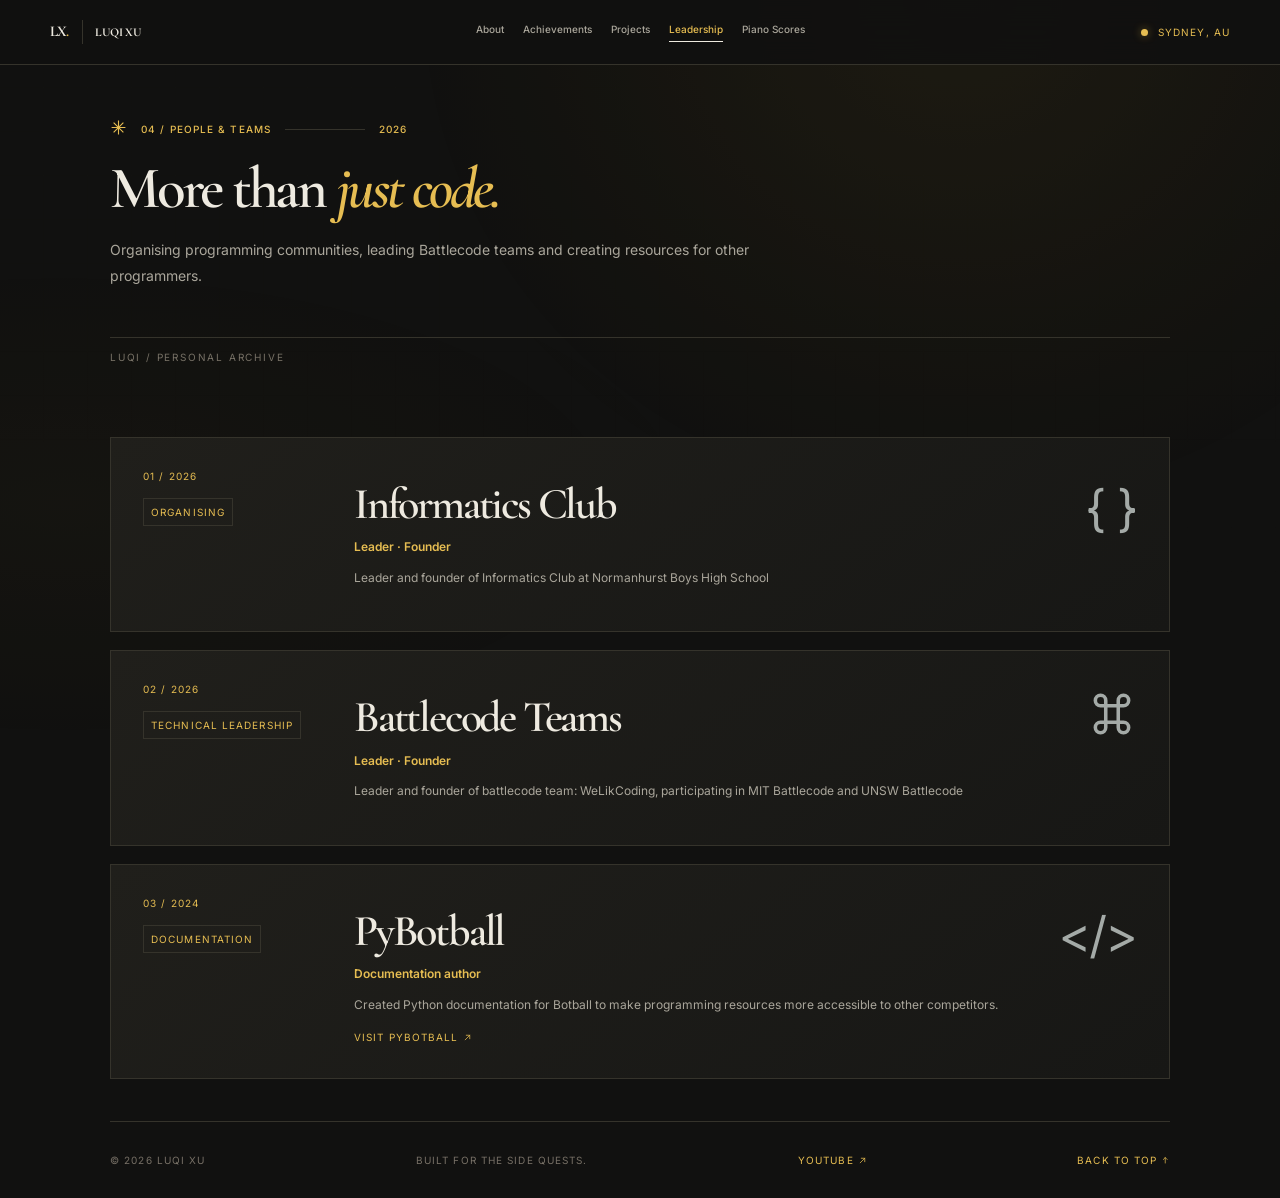
==== commit 2a45c5d6: "Updated experience.html" ====
--- a/experience.html
+++ b/experience.html
@@ -34,7 +34,7 @@
         <div class="experience-list">
           <article class="experience-card polish-reveal">
             <div class="exp-meta"><span>01 / 2026</span><span class="pill">ORGANISING</span></div>
-            <div><h2>Informatics Club</h2><p class="exp-role">Organiser · Leader · Competitive programming</p><p>Organise competitive programming sessions and support other students preparing for informatics related olympiads and battlecode.</p></div>
+            <div><h2>Informatics Club</h2><p class="exp-role">Leader · Founder</p><p>Leader and founder of Informatics Club at Normanhurst Boys High School</p></div>
             <span class="exp-glyph">{ }</span>
           </article>
           <article class="experience-card polish-reveal">
